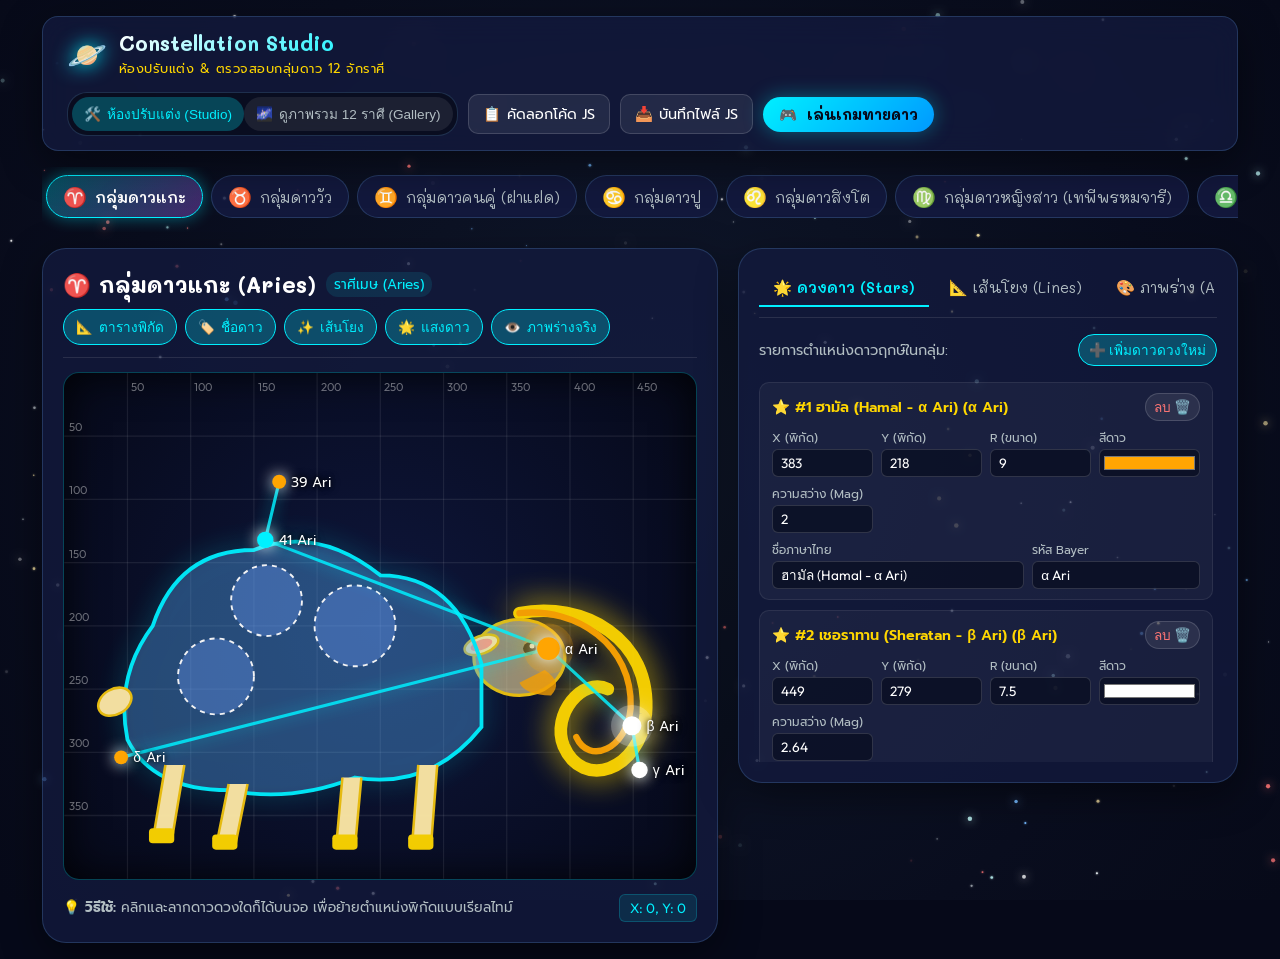
==== studio.html @ 6719a286 "first commit" ====
<!DOCTYPE html>
<html lang="th">
<head>
  <meta charset="UTF-8">
  <meta name="viewport" content="width=device-width, initial-scale=1.0">
  <title>Constellation Studio: ห้องปรับแต่งกลุ่มดาว 12 จักราศี</title>
  <meta name="description" content="สตูดิโอสำหรับดู ตรวจสอบ และปรับแต่งตำแหน่งดาว เส้นโยง และภาพร่างเวกเตอร์ของกลุ่มดาว 12 ราศีแบบเรียลไทม์">
  
  <!-- CSS Stylesheets -->
  <link rel="stylesheet" href="css/style.css">
  <link rel="stylesheet" href="css/studio.css">
  <link rel="icon" href="data:image/svg+xml,<svg xmlns=%22http://www.w3.org/2000/svg%22 viewBox=%220 0 100 100%22><text y=%22.9em%22 font-size=%2290%22>🛠️</text></svg>">
</head>
<body>

  <!-- Dynamic Starfield Background Canvas -->
  <canvas id="starfield-canvas"></canvas>

  <div class="studio-wrapper">

    <!-- Top Global Header -->
    <header class="studio-header">
      <div class="studio-header-left">
        <a href="index.html" class="logo-area" style="text-decoration: none;" title="กลับไปหน้าเกมหลัก">
          <div class="logo-icon">🪐</div>
          <div class="logo-text">
            <h1 style="font-size: 1.3rem;">Constellation Studio</h1>
            <span style="font-size: 0.8rem;">ห้องปรับแต่ง & ตรวจสอบกลุ่มดาว 12 จักราศี</span>
          </div>
        </a>
      </div>

      <div class="studio-header-right">
        <!-- View Mode Switcher -->
        <div style="display: flex; background: rgba(0,0,0,0.4); padding: 4px; border-radius: 20px; border: 1px solid var(--card-border);">
          <button id="btn-mode-studio" class="tool-toggle-btn active" style="border: none;">
            🛠️ <span>ห้องปรับแต่ง (Studio)</span>
          </button>
          <button id="btn-mode-gallery" class="tool-toggle-btn" style="border: none;">
            🌌 <span>ดูภาพรวม 12 ราศี (Gallery)</span>
          </button>
        </div>

        <button id="btn-copy-code" class="header-btn" title="คัดลอกโค้ด JavaScript ของ 12 ราศีทั้งหมด">
          📋 <span>คัดลอกโค้ด JS</span>
        </button>

        <button id="btn-download-js" class="header-btn" title="ดาวน์โหลด constellations.js ทันที">
          📥 <span>บันทึกไฟล์ JS</span>
        </button>

        <a href="index.html" class="btn-primary" style="padding: 8px 16px; font-size: 0.9rem; text-decoration: none;">
          🎮 <span>เล่นเกมทายดาว</span>
        </a>
      </div>
    </header>

    <!-- 12 Zodiac Navigation Chips Bar -->
    <nav class="zodiac-nav-bar" id="zodiac-nav-bar">
      <!-- 12 Zodiac Chips injected dynamically -->
    </nav>

    <!-- SECTION 1: Single Constellation Deep Studio Workspace -->
    <section id="studio-main-workspace" class="studio-workspace">
      
      <!-- Left: Interactive Canvas & Stage -->
      <div class="canvas-panel">
        
        <div class="canvas-toolbar">
          <div class="canvas-title-group">
            <h2 id="studio-constellation-title">♈ ราศีเมษ (Aries)</h2>
            <span id="studio-zodiac-name" style="font-size: 0.85rem; color: var(--accent-cyan); background: rgba(0, 240, 255, 0.1); padding: 2px 8px; border-radius: 12px;">Aries</span>
          </div>

          <div class="toolbar-toggles">
            <button id="toggle-grid" class="tool-toggle-btn active" title="แสดง/ซ่อนเส้นตารางพิกัด X/Y">
              📐 <span>ตารางพิกัด</span>
            </button>
            <button id="toggle-labels" class="tool-toggle-btn active" title="แสดง/ซ่อนชื่อดาว">
              🏷️ <span>ชื่อดาว</span>
            </button>
            <button id="toggle-lines" class="tool-toggle-btn active" title="แสดง/ซ่อนเส้นโยงดาว">
              ✨ <span>เส้นโยง</span>
            </button>
            <button id="toggle-glow" class="tool-toggle-btn active" title="แสดง/ซ่อนแสงประกายดาว">
              🌟 <span>แสงดาว</span>
            </button>
            <button id="toggle-art" class="tool-toggle-btn active" title="แสดง/ซ่อนภาพร่างเวกเตอร์">
              👁️ <span>ภาพร่างจริง</span>
            </button>
          </div>
        </div>

        <!-- Interactive SVG Stage (500 x 400) -->
        <div class="studio-svg-container" id="studio-svg-container">
          <svg id="studio-svg-stage" class="studio-svg" viewBox="0 0 500 400" xmlns="http://www.w3.org/2000/svg">
            <!-- Dynamic SVG elements -->
          </svg>
        </div>

        <div class="canvas-footer">
          <div>💡 <strong>วิธีใช้:</strong> คลิกและลากดาวดวงใดก็ได้บนจอ เพื่อย้ายตำแหน่งพิกัดแบบเรียลไทม์</div>
          <div class="coord-readout" id="mouse-coords-readout">X: 0, Y: 0</div>
        </div>

      </div>

      <!-- Right: Inspector & Tuner Controls -->
      <div class="inspector-panel">
        
        <!-- Inspector Navigation Tabs -->
        <div class="inspector-tabs">
          <button class="inspector-tab-btn active" data-tab="stars">🌟 ดวงดาว (Stars)</button>
          <button class="inspector-tab-btn" data-tab="lines">📐 เส้นโยง (Lines)</button>
          <button class="inspector-tab-btn" data-tab="art">🎨 ภาพร่าง (Art Overlay)</button>
          <button class="inspector-tab-btn" data-tab="meta">📝 ข้อมูล (Info & Quiz)</button>
        </div>

        <!-- TAB 1: STARS EDITOR -->
        <div class="tab-pane active" id="tab-stars">
          <div style="display: flex; justify-content: space-between; align-items: center;">
            <span style="font-size: 0.9rem; color: var(--text-muted);">รายการตำแหน่งดาวฤกษ์ในกลุ่ม:</span>
            <button id="btn-add-star" class="tool-toggle-btn active" style="font-size: 0.85rem; padding: 4px 10px;">
              ➕ เพิ่มดาวดวงใหม่
            </button>
          </div>
          
          <div class="data-card-list" id="stars-data-list">
            <!-- Star items dynamically injected -->
          </div>
        </div>

        <!-- TAB 2: LINES EDITOR -->
        <div class="tab-pane" id="tab-lines">
          <div class="lines-manager-box">
            <span style="font-size: 0.9rem; color: var(--text-muted);">เชื่อมเส้นโยงระหว่างดาว 2 ดวง:</span>
            
            <div class="add-line-bar">
              <select id="line-select-star1" class="studio-input" style="flex: 1;"></select>
              <span style="color: var(--accent-cyan);">➔</span>
              <select id="line-select-star2" class="studio-input" style="flex: 1;"></select>
              <button id="btn-connect-line" class="tool-toggle-btn active" style="padding: 6px 14px;">เชื่อมเส้น 🔗</button>
            </div>

            <span style="font-size: 0.85rem; color: var(--text-muted); margin-top: 6px;">เส้นโยงที่มีอยู่ในปัจจุบัน (คลิก ✕ เพื่อลบ):</span>
            <div class="lines-chips-container" id="lines-chips-container">
              <!-- Line chips dynamically injected -->
            </div>
          </div>
        </div>

        <!-- TAB 3: ART OVERLAY SVG EDITOR -->
        <div class="tab-pane" id="tab-art">
          <div style="display: flex; flex-direction: column; gap: 8px;">
            <div style="display: flex; justify-content: space-between; align-items: center;">
              <span style="font-size: 0.9rem; color: var(--text-muted);">โค้ด SVG ภาพร่างเวกเตอร์ (แสดงผลสดทันทีเมื่อพิมพ์):</span>
            </div>
            
            <textarea id="svg-art-textarea" class="svg-code-editor" placeholder="ใส่แท็ก SVG เช่น <path d='...' stroke='#FFD700' /> หรือ <ellipse ... />"></textarea>
            
            <div style="font-size: 0.8rem; color: var(--text-muted); line-height: 1.4;">
              💡 <em>เคล็ดลับ:</em> สามารถใช้คำสั่ง <code>&lt;path d="..."&gt;</code>, <code>&lt;circle&gt;</code>, <code>&lt;polygon&gt;</code> และลูกเล่นแสง <code>filter="drop-shadow(0 0 8px ...)"</code> ได้ทันที
            </div>
          </div>
        </div>

        <!-- TAB 4: METADATA & QUIZ INFO -->
        <div class="tab-pane" id="tab-meta">
          <div class="star-inputs-grid" style="grid-template-columns: 1fr 1fr;">
            <div class="input-field-group">
              <label>ชื่อภาษาไทย</label>
              <input type="text" id="meta-thai-name" class="studio-input">
            </div>
            <div class="input-field-group">
              <label>ชื่อราศี (Zodiac)</label>
              <input type="text" id="meta-zodiac-name" class="studio-input">
            </div>
            <div class="input-field-group">
              <label>ชื่อสากล (Latin)</label>
              <input type="text" id="meta-latin-name" class="studio-input">
            </div>
            <div class="input-field-group">
              <label>สัญลักษณ์ราศี</label>
              <input type="text" id="meta-symbol" class="studio-input">
            </div>
          </div>

          <div class="input-field-group">
            <label>คำตอบที่ถูกต้อง</label>
            <input type="text" id="meta-correct-answer" class="studio-input">
          </div>

          <div class="input-field-group">
            <label>คำใบ้ (Hint)</label>
            <textarea id="meta-hint" class="studio-input" style="height: 55px;"></textarea>
          </div>

          <div class="input-field-group">
            <label>เกร็ดน่ารู้ (Fun Fact)</label>
            <textarea id="meta-funfact" class="studio-input" style="height: 55px;"></textarea>
          </div>

          <div class="input-field-group">
            <label>จุดสังเกตดวงดาว (Star Guide)</label>
            <input type="text" id="meta-starguide" class="studio-input">
          </div>
        </div>

      </div>

    </section>

    <!-- SECTION 2: 12-in-1 Gallery Grid View -->
    <section id="gallery-main-view" class="gallery-grid-view">
      <div id="gallery-grid-container" style="display: contents;">
        <!-- 12 Constellation Cards injected dynamically -->
      </div>
    </section>

  </div>

  <!-- Scripts -->
  <script src="js/constellations.js"></script>
  <script src="js/starfield.js"></script>
  <script src="js/studio.js"></script>
</body>
</html>
---- css/style.css ----
/* ==========================================================================
   Stargazer Kids Quiz - Modern Cosmic Glassmorphism Design System
   ========================================================================== */

@import url('https://fonts.googleapis.com/css2?family=Mali:wght@400;600;700&family=Outfit:wght@400;600;700;800&family=Prompt:wght@300;400;500;600;700&display=swap');

:root {
  /* Cosmic Color Palette */
  --bg-deep-space: #060919;
  --bg-nebula: #0f1638;
  --card-bg: rgba(20, 27, 65, 0.72);
  --card-border: rgba(116, 185, 255, 0.2);
  --card-glow: rgba(0, 240, 255, 0.15);

  --accent-cyan: #00F0FF;
  --accent-gold: #FFD700;
  --accent-purple: #9D4EDD;
  --accent-pink: #FD79A8;
  --accent-green: #00E676;
  --accent-coral: #FF7675;

  --text-main: #FFFFFF;
  --text-muted: #B2BEC3;
  --text-highlight: #FFEAA7;

  --font-heading: 'Mali', 'Prompt', cursive, sans-serif;
  --font-body: 'Prompt', -apple-system, sans-serif;
  --font-code: 'Outfit', sans-serif;

  --radius-lg: 24px;
  --radius-md: 16px;
  --radius-sm: 10px;

  --shadow-glow-cyan: 0 0 20px rgba(0, 240, 255, 0.35);
  --shadow-glow-gold: 0 0 20px rgba(255, 215, 0, 0.4);
  --shadow-card: 0 12px 40px rgba(0, 0, 0, 0.45);
}

* {
  margin: 0;
  padding: 0;
  box-sizing: border-box;
  user-select: none;
  -webkit-user-select: none;
}

body {
  font-family: var(--font-body);
  background-color: var(--bg-deep-space);
  color: var(--text-main);
  min-height: 100vh;
  overflow-x: hidden;
  position: relative;
}

/* Background Canvas Layer */
#starfield-canvas, #confetti-canvas {
  position: fixed;
  top: 0;
  left: 0;
  width: 100vw;
  height: 100vh;
  pointer-events: none;
  z-index: 0;
}

#confetti-canvas {
  z-index: 100;
}

/* App Container */
.app-wrapper {
  position: relative;
  z-index: 10;
  width: 100%;
  max-width: 1050px;
  margin: 0 auto;
  min-height: 100vh;
  display: flex;
  flex-direction: column;
  padding: 16px;
}

/* Header Navigation & Game Stats */
header.app-header {
  display: flex;
  justify-content: space-between;
  align-items: center;
  padding: 12px 24px;
  background: var(--card-bg);
  backdrop-filter: blur(16px);
  -webkit-backdrop-filter: blur(16px);
  border: 1px solid var(--card-border);
  border-radius: var(--radius-md);
  box-shadow: var(--shadow-card);
  margin-bottom: 20px;
  transition: all 0.3s ease;
}

.logo-area {
  display: flex;
  align-items: center;
  gap: 12px;
  cursor: pointer;
}

.logo-icon {
  font-size: 2rem;
  animation: floatIcon 3s ease-in-out infinite;
  filter: drop-shadow(0 0 10px var(--accent-cyan));
}

.logo-text h1 {
  font-family: var(--font-heading);
  font-size: 1.3rem;
  font-weight: 700;
  background: linear-gradient(135deg, #FFFFFF, var(--accent-cyan));
  -webkit-background-clip: text;
  -webkit-text-fill-color: transparent;
  line-height: 1.2;
}

.logo-text span {
  font-size: 0.78rem;
  color: var(--accent-gold);
  letter-spacing: 0.5px;
}

.header-controls {
  display: flex;
  align-items: center;
  gap: 12px;
}

.header-btn {
  display: flex;
  align-items: center;
  gap: 6px;
  background: rgba(255, 255, 255, 0.08);
  border: 1px solid rgba(255, 255, 255, 0.15);
  color: #fff;
  padding: 8px 14px;
  border-radius: var(--radius-sm);
  font-size: 0.9rem;
  font-family: var(--font-body);
  cursor: pointer;
  transition: all 0.25s cubic-bezier(0.34, 1.56, 0.64, 1);
}

.header-btn:hover {
  background: rgba(0, 240, 255, 0.2);
  border-color: var(--accent-cyan);
  transform: translateY(-2px);
  box-shadow: 0 4px 15px rgba(0, 240, 255, 0.25);
}

.header-btn:active {
  transform: translateY(0);
}

/* Glassmorphism Panels */
.glass-panel {
  background: var(--card-bg);
  backdrop-filter: blur(18px);
  -webkit-backdrop-filter: blur(18px);
  border: 1px solid var(--card-border);
  border-radius: var(--radius-lg);
  box-shadow: var(--shadow-card);
  padding: 28px;
  position: relative;
  overflow: hidden;
}

/* Screens Layout */
.screen {
  display: none;
  width: 100%;
  animation: fadeIn 0.4s ease-out forwards;
}

.screen.active {
  display: block;
}

/* ----------------------------------------------------
   1. START SCREEN
   ---------------------------------------------------- */
.hero-content {
  text-align: center;
  max-width: 680px;
  margin: 30px auto;
}

.hero-badge {
  display: inline-flex;
  align-items: center;
  gap: 8px;
  background: rgba(255, 215, 0, 0.15);
  border: 1px solid var(--accent-gold);
  color: var(--accent-gold);
  padding: 6px 18px;
  border-radius: 30px;
  font-size: 0.95rem;
  font-weight: 600;
  margin-bottom: 20px;
  animation: pulseGlow 2.5s infinite;
}

.hero-title {
  font-family: var(--font-heading);
  font-size: 2.8rem;
  line-height: 1.25;
  margin-bottom: 16px;
  background: linear-gradient(135deg, #FFFFFF 30%, var(--accent-cyan) 80%, var(--accent-gold) 100%);
  -webkit-background-clip: text;
  -webkit-text-fill-color: transparent;
  filter: drop-shadow(0 4px 15px rgba(0, 240, 255, 0.2));
}

.hero-subtitle {
  font-size: 1.15rem;
  color: var(--text-muted);
  line-height: 1.6;
  margin-bottom: 36px;
}

.mode-cards-grid {
  display: grid;
  grid-template-columns: repeat(auto-fit, minmax(240px, 1fr));
  gap: 20px;
  margin-bottom: 36px;
}

.mode-card {
  background: rgba(255, 255, 255, 0.05);
  border: 2px solid rgba(255, 255, 255, 0.1);
  border-radius: var(--radius-md);
  padding: 24px 20px;
  text-align: center;
  cursor: pointer;
  transition: all 0.3s cubic-bezier(0.34, 1.56, 0.64, 1);
  position: relative;
  overflow: hidden;
}

.mode-card:hover {
  transform: translateY(-6px);
  border-color: var(--accent-cyan);
  background: rgba(0, 240, 255, 0.08);
  box-shadow: 0 10px 25px rgba(0, 240, 255, 0.2);
}

.mode-card.primary {
  border-color: rgba(0, 240, 255, 0.4);
  background: linear-gradient(145deg, rgba(0, 240, 255, 0.12), rgba(157, 78, 221, 0.12));
}

.mode-card.primary:hover {
  border-color: var(--accent-cyan);
  box-shadow: 0 12px 30px rgba(0, 240, 255, 0.35);
}

.mode-icon {
  font-size: 3rem;
  margin-bottom: 12px;
  filter: drop-shadow(0 0 12px rgba(255, 255, 255, 0.4));
}

.mode-card h3 {
  font-family: var(--font-heading);
  font-size: 1.3rem;
  color: #fff;
  margin-bottom: 8px;
}

.mode-card p {
  font-size: 0.9rem;
  color: var(--text-muted);
  line-height: 1.4;
}

.hero-actions {
  display: flex;
  justify-content: center;
  gap: 16px;
}

.btn-primary {
  background: linear-gradient(135deg, #00F0FF, #0099FF);
  color: #060919;
  border: none;
  padding: 16px 36px;
  font-family: var(--font-heading);
  font-size: 1.25rem;
  font-weight: 700;
  border-radius: 50px;
  cursor: pointer;
  display: inline-flex;
  align-items: center;
  gap: 10px;
  box-shadow: var(--shadow-glow-cyan);
  transition: all 0.3s cubic-bezier(0.34, 1.56, 0.64, 1);
}

.btn-primary:hover {
  transform: scale(1.05) translateY(-3px);
  box-shadow: 0 0 30px rgba(0, 240, 255, 0.6);
}

.btn-secondary {
  background: rgba(255, 255, 255, 0.1);
  color: #fff;
  border: 1px solid rgba(255, 255, 255, 0.2);
  padding: 16px 28px;
  font-family: var(--font-body);
  font-size: 1.1rem;
  font-weight: 600;
  border-radius: 50px;
  cursor: pointer;
  display: inline-flex;
  align-items: center;
  gap: 10px;
  transition: all 0.3s ease;
}

.btn-secondary:hover {
  background: rgba(255, 255, 255, 0.2);
  border-color: #fff;
  transform: translateY(-2px);
}

/* ----------------------------------------------------
   2. QUIZ / GAME SCREEN
   ---------------------------------------------------- */
.game-top-bar {
  display: flex;
  justify-content: space-between;
  align-items: center;
  margin-bottom: 18px;
  flex-wrap: wrap;
  gap: 12px;
}

.progress-container {
  flex: 1;
  min-width: 200px;
}

.progress-labels {
  display: flex;
  justify-content: space-between;
  font-size: 0.9rem;
  font-weight: 600;
  margin-bottom: 6px;
  color: var(--accent-cyan);
}

.progress-track {
  height: 10px;
  background: rgba(255, 255, 255, 0.1);
  border-radius: 20px;
  overflow: hidden;
  position: relative;
}

.progress-fill {
  height: 100%;
  width: 0%;
  background: linear-gradient(90deg, var(--accent-cyan), var(--accent-gold));
  border-radius: 20px;
  box-shadow: 0 0 12px var(--accent-cyan);
  transition: width 0.4s ease;
}

.game-score-badge {
  display: flex;
  align-items: center;
  gap: 8px;
  background: rgba(255, 215, 0, 0.15);
  border: 1px solid var(--accent-gold);
  padding: 6px 16px;
  border-radius: 20px;
  font-family: var(--font-code);
  font-weight: 700;
  font-size: 1.1rem;
  color: var(--accent-gold);
}

.streak-pill {
  display: inline-flex;
  align-items: center;
  gap: 4px;
  background: linear-gradient(135deg, #FF7675, #E84393);
  padding: 4px 12px;
  border-radius: 20px;
  font-size: 0.85rem;
  font-weight: 700;
  animation: bounceMini 1s infinite alternate;
}

/* Constellation Interactive Canvas Area */
.quiz-main-grid {
  display: grid;
  grid-template-columns: 1.15fr 0.85fr;
  gap: 24px;
  align-items: start;
}

@media (max-width: 820px) {
  .quiz-main-grid {
    grid-template-columns: 1fr;
  }
}

.constellation-viewer-card {
  background: rgba(10, 14, 38, 0.85);
  border: 2px solid rgba(0, 240, 255, 0.3);
  border-radius: var(--radius-lg);
  padding: 16px;
  position: relative;
  display: flex;
  flex-direction: column;
  align-items: center;
  box-shadow: inset 0 0 30px rgba(0, 240, 255, 0.08);
}

.viewer-header {
  width: 100%;
  display: flex;
  justify-content: space-between;
  align-items: center;
  flex-wrap: wrap;
  gap: 8px;
  margin-bottom: 8px;
  padding: 0 4px;
}

.constellation-tag {
  display: flex;
  align-items: center;
  gap: 6px;
  font-family: var(--font-heading);
  font-size: 1.15rem;
  color: var(--accent-gold);
}

.constellation-tag .symbol {
  font-size: 1.4rem;
}

.viewer-controls-group {
  display: flex;
  align-items: center;
  gap: 6px;
  flex-wrap: wrap;
}

.viewer-tool-btn {
  display: inline-flex;
  align-items: center;
  gap: 4px;
  background: rgba(255, 255, 255, 0.08);
  border: 1px solid rgba(255, 255, 255, 0.15);
  color: var(--text-muted);
  padding: 5px 10px;
  border-radius: 18px;
  font-size: 0.8rem;
  font-weight: 500;
  cursor: pointer;
  transition: all 0.2s ease;
}

.viewer-tool-btn:hover {
  background: rgba(0, 240, 255, 0.15);
  border-color: var(--accent-cyan);
  color: #fff;
}

.viewer-tool-btn.active {
  background: rgba(0, 240, 255, 0.25);
  border-color: var(--accent-cyan);
  color: var(--accent-cyan);
  box-shadow: 0 0 10px rgba(0, 240, 255, 0.3);
}

.btn-overlay-toggle {
  display: flex;
  align-items: center;
  gap: 6px;
  background: rgba(255, 215, 0, 0.15);
  border: 1px solid var(--accent-gold);
  color: var(--accent-gold);
  padding: 5px 12px;
  border-radius: 18px;
  font-size: 0.82rem;
  font-weight: 600;
  cursor: pointer;
  transition: all 0.25s ease;
}

.btn-overlay-toggle:hover, .btn-overlay-toggle.active {
  background: var(--accent-gold);
  color: #060919;
  box-shadow: var(--shadow-glow-gold);
}

#svg-lines-group.hidden {
  opacity: 0;
  pointer-events: none;
}

.star-glow-ring.hidden {
  opacity: 0 !important;
  display: none !important;
}

.lifeline-btn.lifeline-skip:hover:not(:disabled) {
  background: rgba(255, 165, 2, 0.25);
  border-color: #FFA502;
  color: #FFA502;
}

.constellation-svg-stage {
  width: 100%;
  aspect-ratio: 5 / 4;
  max-height: 380px;
  background: radial-gradient(circle at center, rgba(15, 26, 75, 0.6) 0%, rgba(6, 9, 25, 0.9) 100%);
  border-radius: var(--radius-md);
  border: 1px solid rgba(255, 255, 255, 0.06);
  position: relative;
  overflow: hidden;
  display: flex;
  justify-content: center;
  align-items: center;
}

.constellation-svg {
  width: 100%;
  height: 100%;
}

/* Constellation SVG Elements */
.star-line {
  stroke: rgba(0, 240, 255, 0.7);
  stroke-width: 2.5;
  stroke-linecap: round;
  filter: drop-shadow(0 0 5px var(--accent-cyan));
  stroke-dasharray: 400;
  stroke-dashoffset: 400;
  animation: drawLine 1.2s cubic-bezier(0.4, 0, 0.2, 1) forwards;
}

.star-node {
  cursor: pointer;
  transition: r 0.2s ease, filter 0.2s ease;
  filter: drop-shadow(0 0 6px currentColor);
}

.star-node:hover {
  r: 12 !important;
  filter: drop-shadow(0 0 14px #FFFFFF);
}

.star-glow-ring {
  animation: starPulse 2s infinite ease-in-out;
  transform-origin: center;
}

.overlay-graphic {
  transition: opacity 0.5s cubic-bezier(0.4, 0, 0.2, 1), transform 0.5s ease;
}

.overlay-graphic.hidden {
  opacity: 0;
  pointer-events: none;
}

.viewer-footer-tip {
  margin-top: 12px;
  font-size: 0.85rem;
  color: var(--text-muted);
  text-align: center;
}

/* Question & Choices Area */
.quiz-action-card {
  display: flex;
  flex-direction: column;
  gap: 18px;
}

.question-box {
  background: rgba(255, 255, 255, 0.06);
  border: 1px solid rgba(255, 255, 255, 0.15);
  border-radius: var(--radius-md);
  padding: 16px 20px;
}

.question-label {
  font-size: 0.85rem;
  color: var(--accent-cyan);
  font-weight: 600;
  text-transform: uppercase;
  letter-spacing: 1px;
  margin-bottom: 4px;
}

.question-text {
  font-family: var(--font-heading);
  font-size: 1.35rem;
  line-height: 1.35;
  color: #fff;
}

/* Choices Grid */
.options-grid {
  display: flex;
  flex-direction: column;
  gap: 12px;
}

.option-btn {
  display: flex;
  align-items: center;
  gap: 14px;
  background: rgba(255, 255, 255, 0.07);
  border: 2px solid rgba(255, 255, 255, 0.12);
  border-radius: var(--radius-md);
  padding: 14px 18px;
  font-family: var(--font-body);
  font-size: 1.1rem;
  font-weight: 500;
  color: #fff;
  cursor: pointer;
  text-align: left;
  transition: all 0.25s cubic-bezier(0.34, 1.56, 0.64, 1);
  position: relative;
  overflow: hidden;
}

.option-btn:hover:not(:disabled) {
  background: rgba(0, 240, 255, 0.15);
  border-color: var(--accent-cyan);
  transform: translateX(6px);
  box-shadow: 0 4px 18px rgba(0, 240, 255, 0.25);
}

.option-btn:disabled {
  cursor: default;
  opacity: 0.6;
}

.option-icon {
  font-size: 1.6rem;
  min-width: 36px;
  height: 36px;
  display: flex;
  align-items: center;
  justify-content: center;
  background: rgba(255, 255, 255, 0.1);
  border-radius: 10px;
}

.option-btn.correct {
  background: rgba(0, 230, 118, 0.25) !important;
  border-color: var(--accent-green) !important;
  box-shadow: 0 0 20px rgba(0, 230, 118, 0.4) !important;
  opacity: 1 !important;
  animation: correctPop 0.4s ease forwards;
}

.option-btn.wrong {
  background: rgba(255, 118, 117, 0.25) !important;
  border-color: var(--accent-coral) !important;
  box-shadow: 0 0 20px rgba(255, 118, 117, 0.4) !important;
  animation: shake 0.4s ease forwards;
}

.option-btn.hidden-5050 {
  display: none !important;
}

/* Lifelines Bar */
.lifelines-bar {
  display: flex;
  gap: 10px;
  margin-top: 4px;
}

.lifeline-btn {
  flex: 1;
  display: flex;
  flex-direction: column;
  align-items: center;
  justify-content: center;
  gap: 4px;
  background: rgba(255, 255, 255, 0.05);
  border: 1px solid rgba(255, 255, 255, 0.15);
  border-radius: var(--radius-sm);
  padding: 10px 6px;
  color: var(--text-muted);
  font-size: 0.8rem;
  font-family: var(--font-body);
  cursor: pointer;
  transition: all 0.2s ease;
}

.lifeline-btn .btn-icon {
  font-size: 1.3rem;
}

.lifeline-btn:hover:not(:disabled) {
  background: rgba(157, 78, 221, 0.25);
  border-color: var(--accent-purple);
  color: #fff;
  transform: translateY(-2px);
}

.lifeline-btn:disabled {
  opacity: 0.35;
  cursor: not-allowed;
  filter: grayscale(1);
}

/* Feedback & Fun Fact Card (Shown after answering) */
.answer-feedback-card {
  display: none;
  background: linear-gradient(145deg, rgba(20, 27, 65, 0.95), rgba(10, 15, 45, 0.95));
  border: 2px solid var(--accent-gold);
  border-radius: var(--radius-md);
  padding: 18px 20px;
  margin-top: 14px;
  box-shadow: 0 10px 30px rgba(0, 0, 0, 0.5);
  animation: slideUp 0.35s ease-out forwards;
}

.feedback-header {
  display: flex;
  align-items: center;
  gap: 10px;
  font-family: var(--font-heading);
  font-size: 1.25rem;
  font-weight: 700;
  margin-bottom: 8px;
}

.feedback-header.correct-head {
  color: var(--accent-green);
}

.feedback-header.wrong-head {
  color: var(--accent-coral);
}

.feedback-fun-fact {
  font-size: 0.95rem;
  line-height: 1.5;
  color: #E2E8F0;
  margin-bottom: 14px;
  background: rgba(255, 255, 255, 0.05);
  padding: 10px 14px;
  border-radius: var(--radius-sm);
  border-left: 3px solid var(--accent-gold);
}

.feedback-fun-fact strong {
  color: var(--accent-gold);
}

.btn-next-question {
  width: 100%;
  background: linear-gradient(135deg, var(--accent-cyan), #0984E3);
  color: #060919;
  border: none;
  padding: 12px;
  font-family: var(--font-heading);
  font-size: 1.15rem;
  font-weight: 700;
  border-radius: var(--radius-sm);
  cursor: pointer;
  display: flex;
  align-items: center;
  justify-content: center;
  gap: 8px;
  box-shadow: 0 4px 15px rgba(0, 240, 255, 0.3);
  transition: all 0.25s ease;
}

.btn-next-question:hover {
  transform: translateY(-2px);
  box-shadow: 0 6px 20px rgba(0, 240, 255, 0.5);
}

/* ----------------------------------------------------
   3. RESULT / SUMMARY SCREEN
   ---------------------------------------------------- */
.result-container {
  text-align: center;
  max-width: 650px;
  margin: 0 auto;
}

.result-trophy {
  font-size: 4rem;
  animation: bounceTrophy 1.5s ease infinite alternate;
  margin-bottom: 10px;
  filter: drop-shadow(0 0 20px var(--accent-gold));
}

.result-title {
  font-family: var(--font-heading);
  font-size: 2.3rem;
  margin-bottom: 8px;
  background: linear-gradient(135deg, #FFF, var(--accent-gold));
  -webkit-background-clip: text;
  -webkit-text-fill-color: transparent;
}

.result-subtitle {
  font-size: 1.1rem;
  color: var(--text-muted);
  margin-bottom: 24px;
}

.result-stats-row {
  display: grid;
  grid-template-columns: repeat(3, 1fr);
  gap: 16px;
  margin-bottom: 28px;
}

.stat-box {
  background: rgba(255, 255, 255, 0.05);
  border: 1px solid rgba(255, 255, 255, 0.12);
  border-radius: var(--radius-md);
  padding: 16px 12px;
}

.stat-val {
  font-family: var(--font-code);
  font-size: 1.8rem;
  font-weight: 800;
  color: var(--accent-cyan);
  margin-bottom: 4px;
}

.stat-lbl {
  font-size: 0.85rem;
  color: var(--text-muted);
}

/* Certificate Generator Box */
.cert-action-box {
  background: linear-gradient(145deg, rgba(255, 215, 0, 0.1), rgba(157, 78, 221, 0.1));
  border: 2px dashed rgba(255, 215, 0, 0.4);
  border-radius: var(--radius-md);
  padding: 20px;
  margin-bottom: 28px;
}

.cert-input-row {
  display: flex;
  gap: 10px;
  margin-top: 12px;
  justify-content: center;
}

.kid-name-input {
  background: rgba(6, 9, 25, 0.8);
  border: 1px solid rgba(255, 255, 255, 0.2);
  border-radius: 30px;
  padding: 10px 20px;
  font-family: var(--font-body);
  font-size: 1rem;
  color: #fff;
  outline: none;
  width: 260px;
  transition: border-color 0.25s ease;
}

.kid-name-input:focus {
  border-color: var(--accent-gold);
  box-shadow: 0 0 10px rgba(255, 215, 0, 0.3);
}

.btn-cert-generate {
  background: var(--accent-gold);
  color: #060919;
  border: none;
  padding: 10px 22px;
  border-radius: 30px;
  font-family: var(--font-heading);
  font-size: 1rem;
  font-weight: 700;
  cursor: pointer;
  transition: all 0.2s ease;
}

.btn-cert-generate:hover {
  transform: scale(1.05);
  box-shadow: var(--shadow-glow-gold);
}

.result-buttons {
  display: flex;
  gap: 14px;
  justify-content: center;
}

/* ----------------------------------------------------
   4. CODEX / ENCYCLOPEDIA MODAL
   ---------------------------------------------------- */
.modal-backdrop {
  display: none;
  position: fixed;
  top: 0;
  left: 0;
  width: 100vw;
  height: 100vh;
  background: rgba(3, 5, 15, 0.85);
  backdrop-filter: blur(12px);
  -webkit-backdrop-filter: blur(12px);
  z-index: 200;
  justify-content: center;
  align-items: center;
  padding: 20px;
}

.modal-backdrop.active {
  display: flex;
}

.codex-modal {
  background: var(--bg-nebula);
  border: 1px solid var(--card-border);
  border-radius: var(--radius-lg);
  width: 100%;
  max-width: 900px;
  max-height: 88vh;
  display: flex;
  flex-direction: column;
  box-shadow: 0 20px 60px rgba(0, 0, 0, 0.8);
  overflow: hidden;
  animation: zoomIn 0.3s cubic-bezier(0.34, 1.56, 0.64, 1);
}

.modal-header {
  display: flex;
  justify-content: space-between;
  align-items: center;
  padding: 18px 24px;
  border-bottom: 1px solid rgba(255, 255, 255, 0.1);
  background: rgba(255, 255, 255, 0.03);
}

.modal-header h2 {
  font-family: var(--font-heading);
  font-size: 1.4rem;
  color: var(--accent-gold);
  display: flex;
  align-items: center;
  gap: 8px;
}

.btn-close-modal {
  background: rgba(255, 255, 255, 0.1);
  border: none;
  color: #fff;
  width: 34px;
  height: 34px;
  border-radius: 50%;
  font-size: 1.2rem;
  cursor: pointer;
  transition: all 0.2s ease;
}

.btn-close-modal:hover {
  background: var(--accent-coral);
  transform: rotate(90deg);
}

.codex-grid-container {
  overflow-y: auto;
  padding: 24px;
  display: grid;
  grid-template-columns: repeat(auto-fill, minmax(250px, 1fr));
  gap: 16px;
}

.codex-card {
  background: rgba(255, 255, 255, 0.04);
  border: 1px solid rgba(255, 255, 255, 0.1);
  border-radius: var(--radius-md);
  padding: 16px;
  cursor: pointer;
  transition: all 0.25s ease;
}

.codex-card:hover {
  background: rgba(0, 240, 255, 0.08);
  border-color: var(--accent-cyan);
  transform: translateY(-4px);
}

.codex-card-top {
  display: flex;
  align-items: center;
  gap: 10px;
  margin-bottom: 8px;
}

.codex-symbol {
  font-size: 1.8rem;
}

.codex-card-title h4 {
  font-family: var(--font-heading);
  font-size: 1.1rem;
  color: #fff;
}

.codex-card-title span {
  font-size: 0.8rem;
  color: var(--text-muted);
}

.codex-card-shape {
  font-size: 0.88rem;
  color: var(--accent-gold);
  font-weight: 600;
  margin-bottom: 6px;
}

.codex-card-desc {
  font-size: 0.82rem;
  color: #CBD5E1;
  line-height: 1.4;
}

/* ----------------------------------------------------
   CERTIFICATE MODAL & CANVAS PREVIEW
   ---------------------------------------------------- */
.cert-modal-content {
  display: flex;
  flex-direction: column;
  align-items: center;
  padding: 20px;
  overflow-y: auto;
}

#certificate-canvas {
  width: 100%;
  max-width: 600px;
  border-radius: 12px;
  box-shadow: 0 10px 30px rgba(0, 0, 0, 0.6);
  border: 4px solid var(--accent-gold);
  margin-bottom: 16px;
}

.cert-btn-group {
  display: flex;
  gap: 12px;
}

/* Hint Modal Styles */
.hint-modal-body {
  padding: 24px;
  text-align: center;
}

.hint-icon-large {
  font-size: 3.5rem;
  margin-bottom: 8px;
  animation: floatIcon 2.5s ease-in-out infinite;
  filter: drop-shadow(0 0 16px var(--accent-gold));
}

.hint-constellation-title {
  font-family: var(--font-heading);
  font-size: 1.3rem;
  color: var(--accent-gold);
  margin-bottom: 12px;
}

.hint-modal-text {
  font-size: 1.1rem;
  line-height: 1.6;
  color: #E2E8F0;
  background: rgba(255, 255, 255, 0.06);
  padding: 16px 20px;
  border-radius: var(--radius-md);
  border-left: 4px solid var(--accent-cyan);
}

/* ----------------------------------------------------
   ANIMATIONS & KEYFRAMES
   ---------------------------------------------------- */
@keyframes fadeIn {
  from { opacity: 0; transform: translateY(12px); }
  to { opacity: 1; transform: translateY(0); }
}

@keyframes slideUp {
  from { opacity: 0; transform: translateY(20px); }
  to { opacity: 1; transform: translateY(0); }
}

@keyframes zoomIn {
  from { opacity: 0; transform: scale(0.92); }
  to { opacity: 1; transform: scale(1); }
}

@keyframes floatIcon {
  0%, 100% { transform: translateY(0) rotate(0deg); }
  50% { transform: translateY(-6px) rotate(6deg); }
}

@keyframes pulseGlow {
  0%, 100% { box-shadow: 0 0 10px rgba(255, 215, 0, 0.2); }
  50% { box-shadow: 0 0 20px rgba(255, 215, 0, 0.6); }
}

/* กระพริบเฉพาะวงแหวนเรืองแสงรอบดาว (ไม่กระทบตัวดาว) */
.star-glow-ring {
  opacity: 0.4;
  animation: ringTwinkle 2.4s infinite ease-in-out;
  pointer-events: none;
}

@keyframes ringTwinkle {
  0%, 100% { opacity: 0.15; }
  50% { opacity: 0.65; }
}

@keyframes drawLine {
  to { stroke-dashoffset: 0; }
}

@keyframes correctPop {
  0% { transform: scale(1); }
  50% { transform: scale(1.03); }
  100% { transform: scale(1); }
}

@keyframes shake {
  0%, 100% { transform: translateX(0); }
  20%, 60% { transform: translateX(-8px); }
  40%, 80% { transform: translateX(8px); }
}

@keyframes bounceMini {
  from { transform: translateY(0); }
  to { transform: translateY(-4px); }
}

@keyframes bounceTrophy {
  from { transform: translateY(0) scale(1); }
  to { transform: translateY(-12px) scale(1.08); }
}

/* Custom Scrollbar */
::-webkit-scrollbar {
  width: 8px;
}
::-webkit-scrollbar-track {
  background: rgba(0, 0, 0, 0.2);
}
::-webkit-scrollbar-thumb {
  background: rgba(255, 255, 255, 0.2);
  border-radius: 4px;
}
::-webkit-scrollbar-thumb:hover {
  background: var(--accent-cyan);
}
---- css/studio.css ----
/* ==========================================================================
   Constellation Studio & Customizer - Styling
   ========================================================================== */

.studio-wrapper {
  max-width: 1440px !important;
  width: 96%;
  margin: 0 auto;
  padding: 16px;
  position: relative;
  z-index: 10;
}

/* Header layout for Studio */
.studio-header {
  display: flex;
  justify-content: space-between;
  align-items: center;
  flex-wrap: wrap;
  gap: 12px;
  padding: 14px 24px;
  background: var(--card-bg);
  backdrop-filter: blur(16px);
  -webkit-backdrop-filter: blur(16px);
  border: 1px solid var(--card-border);
  border-radius: var(--radius-md);
  box-shadow: var(--shadow-card);
  margin-bottom: 16px;
}

.studio-header-left {
  display: flex;
  align-items: center;
  gap: 14px;
}

.studio-header-right {
  display: flex;
  align-items: center;
  gap: 10px;
  flex-wrap: wrap;
}

/* Zodiac Chips Carousel / Bar */
.zodiac-nav-bar {
  display: flex;
  gap: 8px;
  overflow-x: auto;
  padding: 8px 4px 14px 4px;
  margin-bottom: 16px;
  scrollbar-width: thin;
  scrollbar-color: var(--accent-cyan) rgba(255, 255, 255, 0.05);
}

.zodiac-nav-bar::-webkit-scrollbar {
  height: 6px;
}
.zodiac-nav-bar::-webkit-scrollbar-thumb {
  background: var(--accent-cyan);
  border-radius: 4px;
}

.zodiac-chip {
  display: flex;
  align-items: center;
  gap: 8px;
  padding: 8px 16px;
  background: rgba(20, 27, 65, 0.85);
  border: 1px solid var(--card-border);
  border-radius: 30px;
  color: var(--text-muted);
  font-family: var(--font-heading);
  font-size: 0.95rem;
  cursor: pointer;
  white-space: nowrap;
  transition: all 0.25s ease;
}

.zodiac-chip:hover {
  background: rgba(40, 55, 120, 0.85);
  color: #FFFFFF;
  border-color: var(--accent-cyan);
  transform: translateY(-2px);
}

.zodiac-chip.active {
  background: linear-gradient(135deg, rgba(0, 240, 255, 0.3), rgba(157, 78, 221, 0.4));
  border-color: var(--accent-cyan);
  color: #FFFFFF;
  box-shadow: 0 0 16px rgba(0, 240, 255, 0.4);
  font-weight: 600;
}

.zodiac-chip .chip-symbol {
  font-size: 1.2rem;
}

/* Studio Main Workspace */
.studio-workspace {
  display: grid;
  grid-template-columns: 1.15fr 0.85fr;
  gap: 20px;
  align-items: start;
}

@media (max-width: 1024px) {
  .studio-workspace {
    grid-template-columns: 1fr;
  }
}

/* Canvas Area */
.canvas-panel {
  background: var(--card-bg);
  border: 1px solid var(--card-border);
  border-radius: var(--radius-lg);
  padding: 20px;
  box-shadow: var(--shadow-card);
  display: flex;
  flex-direction: column;
  gap: 14px;
}

.canvas-toolbar {
  display: flex;
  justify-content: space-between;
  align-items: center;
  flex-wrap: wrap;
  gap: 10px;
  padding-bottom: 12px;
  border-bottom: 1px solid rgba(255, 255, 255, 0.1);
}

.canvas-title-group {
  display: flex;
  align-items: center;
  gap: 10px;
}

.canvas-title-group h2 {
  font-family: var(--font-heading);
  font-size: 1.4rem;
  color: var(--text-main);
}

.toolbar-toggles {
  display: flex;
  gap: 8px;
  flex-wrap: wrap;
}

.tool-toggle-btn {
  display: flex;
  align-items: center;
  gap: 6px;
  padding: 6px 12px;
  background: rgba(255, 255, 255, 0.08);
  border: 1px solid rgba(255, 255, 255, 0.15);
  border-radius: 20px;
  color: var(--text-muted);
  font-size: 0.85rem;
  cursor: pointer;
  transition: all 0.2s;
}

.tool-toggle-btn:hover {
  background: rgba(255, 255, 255, 0.15);
  color: #fff;
}

.tool-toggle-btn.active {
  background: rgba(0, 240, 255, 0.25);
  border-color: var(--accent-cyan);
  color: var(--accent-cyan);
  font-weight: 500;
}

/* Studio SVG Stage */
.studio-svg-container {
  width: 100%;
  aspect-ratio: 5 / 4;
  background: radial-gradient(circle at center, #0e163b 0%, #060919 100%);
  border: 1px solid rgba(0, 240, 255, 0.25);
  border-radius: var(--radius-md);
  position: relative;
  overflow: hidden;
  box-shadow: inset 0 0 40px rgba(0, 0, 0, 0.8);
}

.studio-svg {
  width: 100%;
  height: 100%;
  display: block;
}

/* Interactive SVG Nodes in Studio */
.studio-svg .star-node {
  cursor: grab;
  transition: r 0.15s ease, filter 0.2s;
}

.studio-svg .star-node:hover {
  filter: drop-shadow(0 0 10px #FFFFFF);
  r: 12 !important;
}

.studio-svg .star-node.selected {
  stroke: #FFFFFF;
  stroke-width: 3px;
  filter: drop-shadow(0 0 12px var(--accent-gold));
}

.studio-svg .star-label {
  font-family: var(--font-body);
  font-size: 11px;
  fill: #FFFFFF;
  pointer-events: none;
  text-shadow: 0 0 4px #000000, 0 0 8px #000000;
}

.studio-svg .grid-line {
  stroke: rgba(255, 255, 255, 0.08);
  stroke-width: 1;
}

.studio-svg .axis-text {
  font-size: 9px;
  fill: rgba(255, 255, 255, 0.4);
  font-family: var(--font-code);
}

.canvas-footer {
  display: flex;
  justify-content: space-between;
  align-items: center;
  font-size: 0.85rem;
  color: var(--text-muted);
}

.coord-readout {
  font-family: var(--font-code);
  color: var(--accent-cyan);
  background: rgba(0, 240, 255, 0.1);
  padding: 4px 10px;
  border-radius: 6px;
  border: 1px solid rgba(0, 240, 255, 0.2);
}

/* Inspector / Tuner Panel */
.inspector-panel {
  background: var(--card-bg);
  border: 1px solid var(--card-border);
  border-radius: var(--radius-lg);
  padding: 20px;
  box-shadow: var(--shadow-card);
  display: flex;
  flex-direction: column;
  gap: 16px;
  max-height: calc(100vh - 140px);
  overflow-y: auto;
}

.inspector-tabs {
  display: flex;
  gap: 6px;
  border-bottom: 1px solid rgba(255, 255, 255, 0.1);
  padding-bottom: 10px;
  overflow-x: auto;
}

.inspector-tab-btn {
  padding: 8px 14px;
  background: transparent;
  border: none;
  border-bottom: 2px solid transparent;
  color: var(--text-muted);
  font-family: var(--font-heading);
  font-size: 0.95rem;
  cursor: pointer;
  transition: all 0.2s;
  white-space: nowrap;
}

.inspector-tab-btn:hover {
  color: #fff;
}

.inspector-tab-btn.active {
  color: var(--accent-cyan);
  border-bottom-color: var(--accent-cyan);
  font-weight: 600;
}

.tab-pane {
  display: none;
  flex-direction: column;
  gap: 16px;
}

.tab-pane.active {
  display: flex;
}

/* Table / List styling in Inspector */
.data-card-list {
  display: flex;
  flex-direction: column;
  gap: 10px;
  max-height: 380px;
  overflow-y: auto;
  padding-right: 4px;
}

.star-edit-row {
  background: rgba(255, 255, 255, 0.04);
  border: 1px solid rgba(255, 255, 255, 0.08);
  border-radius: 10px;
  padding: 10px 12px;
  display: flex;
  flex-direction: column;
  gap: 8px;
  transition: all 0.2s;
}

.star-edit-row:hover, .star-edit-row.selected {
  background: rgba(0, 240, 255, 0.08);
  border-color: rgba(0, 240, 255, 0.3);
}

.star-row-header {
  display: flex;
  justify-content: space-between;
  align-items: center;
}

.star-badge {
  display: inline-flex;
  align-items: center;
  gap: 6px;
  font-weight: 600;
  font-size: 0.9rem;
  color: var(--accent-gold);
}

.star-inputs-grid {
  display: grid;
  grid-template-columns: repeat(auto-fit, minmax(80px, 1fr));
  gap: 8px;
}

.input-field-group {
  display: flex;
  flex-direction: column;
  gap: 2px;
}

.input-field-group label {
  font-size: 0.75rem;
  color: var(--text-muted);
}

.studio-input {
  background: rgba(10, 15, 35, 0.8);
  border: 1px solid rgba(255, 255, 255, 0.15);
  border-radius: 6px;
  color: #fff;
  padding: 4px 8px;
  font-size: 0.85rem;
  font-family: var(--font-code);
  width: 100%;
}

.studio-input:focus {
  outline: none;
  border-color: var(--accent-cyan);
  box-shadow: 0 0 6px rgba(0, 240, 255, 0.3);
}

/* Lines Manager */
.lines-manager-box {
  display: flex;
  flex-direction: column;
  gap: 12px;
}

.add-line-bar {
  display: flex;
  align-items: center;
  gap: 8px;
  background: rgba(255, 255, 255, 0.05);
  padding: 10px;
  border-radius: 8px;
}

.lines-chips-container {
  display: flex;
  flex-wrap: wrap;
  gap: 8px;
  max-height: 250px;
  overflow-y: auto;
}

.line-chip {
  display: inline-flex;
  align-items: center;
  gap: 8px;
  background: rgba(0, 240, 255, 0.15);
  border: 1px solid rgba(0, 240, 255, 0.3);
  color: #fff;
  padding: 4px 10px;
  border-radius: 16px;
  font-size: 0.85rem;
  font-family: var(--font-code);
}

.line-chip .btn-del-line {
  cursor: pointer;
  color: var(--accent-coral);
  font-weight: bold;
  border: none;
  background: transparent;
  padding: 0 2px;
}

.line-chip .btn-del-line:hover {
  transform: scale(1.2);
}

/* SVG Textarea editor */
.svg-code-editor {
  width: 100%;
  height: 260px;
  background: rgba(6, 9, 25, 0.95);
  border: 1px solid rgba(0, 240, 255, 0.25);
  border-radius: 8px;
  color: #A8DADC;
  font-family: 'Courier New', monospace;
  font-size: 0.85rem;
  padding: 10px;
  resize: vertical;
  line-height: 1.4;
}

.svg-code-editor:focus {
  outline: none;
  border-color: var(--accent-cyan);
  box-shadow: 0 0 10px rgba(0, 240, 255, 0.3);
}

/* 12-in-1 Gallery Grid View */
.gallery-grid-view {
  display: none;
  grid-template-columns: repeat(auto-fill, minmax(300px, 1fr));
  gap: 20px;
  margin-top: 10px;
}

.gallery-grid-view.active {
  display: grid;
}

.gallery-card {
  background: var(--card-bg);
  border: 1px solid var(--card-border);
  border-radius: var(--radius-md);
  padding: 16px;
  display: flex;
  flex-direction: column;
  gap: 10px;
  cursor: pointer;
  transition: all 0.3s cubic-bezier(0.2, 0.8, 0.2, 1);
}

.gallery-card:hover {
  transform: translateY(-4px);
  border-color: var(--accent-cyan);
  box-shadow: 0 12px 30px rgba(0, 240, 255, 0.2);
}

.gallery-card-header {
  display: flex;
  justify-content: space-between;
  align-items: center;
}

.gallery-card-title {
  font-family: var(--font-heading);
  font-size: 1.1rem;
  color: #FFFFFF;
}

.gallery-card-svg {
  width: 100%;
  aspect-ratio: 5 / 4;
  background: radial-gradient(circle at center, #0e163b 0%, #060919 100%);
  border: 1px solid rgba(255, 255, 255, 0.08);
  border-radius: var(--radius-sm);
  overflow: hidden;
}

.gallery-card-footer {
  display: flex;
  justify-content: space-between;
  font-size: 0.8rem;
  color: var(--text-muted);
}
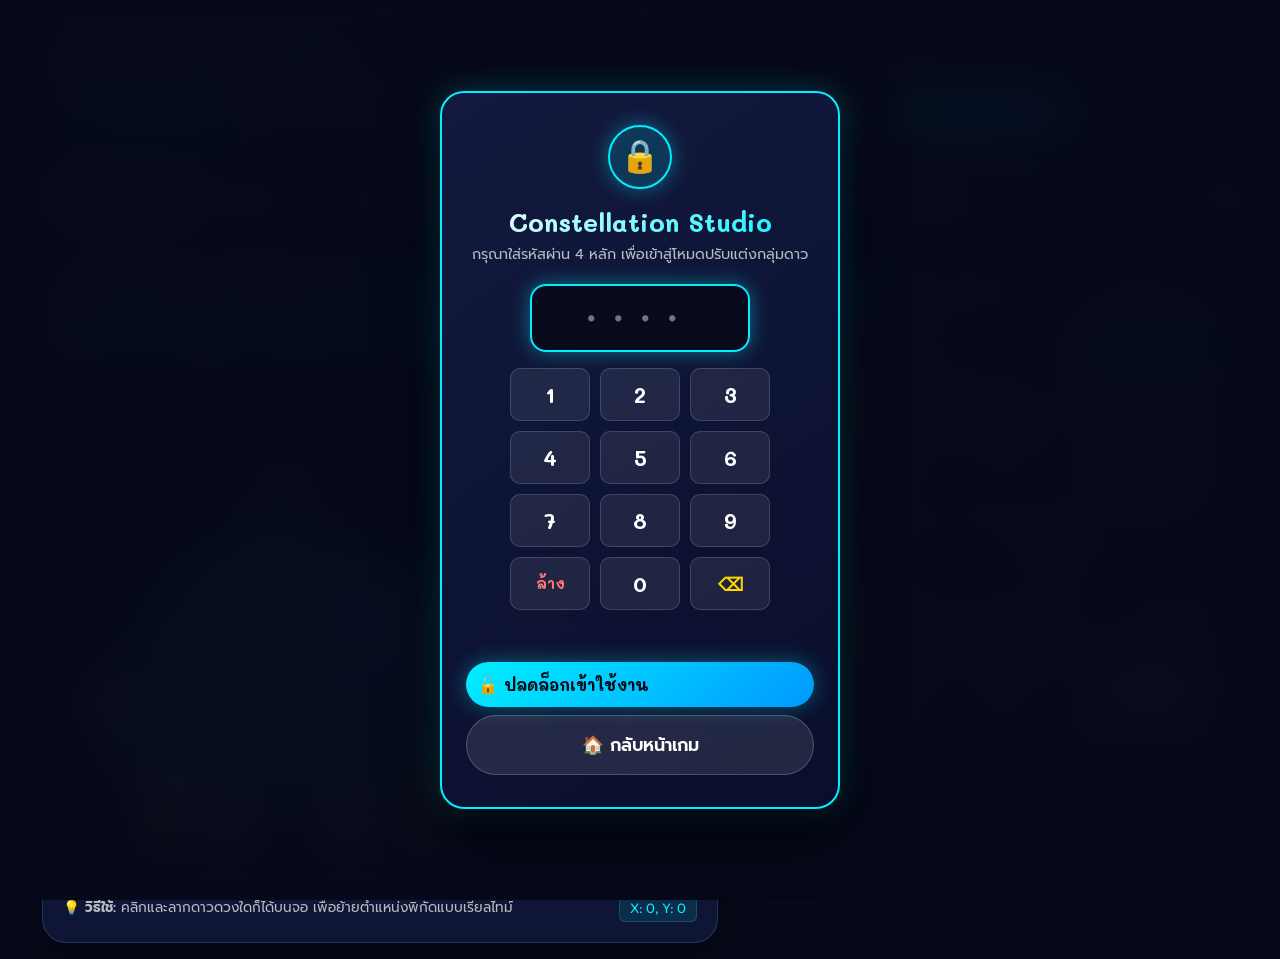
==== commit e3ac74a6: "edit mode" ====
--- a/studio.html
+++ b/studio.html
@@ -16,6 +16,47 @@
   <!-- Dynamic Starfield Background Canvas -->
   <canvas id="starfield-canvas"></canvas>
 
+  <!-- Passcode Lock Screen Overlay (PIN: 4011) -->
+  <div class="studio-lock-overlay" id="studio-lock-screen">
+    <div class="studio-lock-card">
+      <div class="lock-icon-badge">🔒</div>
+      <h2 class="lock-title">Constellation Studio</h2>
+      <p class="lock-subtitle">กรุณาใส่รหัสผ่าน 4 หลัก เพื่อเข้าสู่โหมดปรับแต่งกลุ่มดาว</p>
+
+      <form id="form-studio-passcode" onsubmit="return false;">
+        <div class="pin-display-row">
+          <input type="password" id="studio-passcode-input" class="studio-pin-input" maxlength="4" placeholder="••••" pattern="[0-9]*" inputmode="numeric" autocomplete="off" autofocus>
+        </div>
+
+        <div class="pin-keypad-grid">
+          <button type="button" class="pin-key-btn" data-key="1">1</button>
+          <button type="button" class="pin-key-btn" data-key="2">2</button>
+          <button type="button" class="pin-key-btn" data-key="3">3</button>
+          <button type="button" class="pin-key-btn" data-key="4">4</button>
+          <button type="button" class="pin-key-btn" data-key="5">5</button>
+          <button type="button" class="pin-key-btn" data-key="6">6</button>
+          <button type="button" class="pin-key-btn" data-key="7">7</button>
+          <button type="button" class="pin-key-btn" data-key="8">8</button>
+          <button type="button" class="pin-key-btn" data-key="9">9</button>
+          <button type="button" class="pin-key-btn btn-key-clear" id="btn-pin-clear">ล้าง</button>
+          <button type="button" class="pin-key-btn" data-key="0">0</button>
+          <button type="button" class="pin-key-btn btn-key-backspace" id="btn-pin-back">⌫</button>
+        </div>
+
+        <div class="lock-error-msg" id="lock-error-msg"></div>
+
+        <div class="lock-actions-row">
+          <button type="submit" class="btn-primary lock-submit-btn" id="btn-unlock-studio">
+            🔓 ปลดล็อกเข้าใช้งาน
+          </button>
+          <a href="index.html" class="btn-secondary" style="text-decoration: none; text-align: center; display: flex; align-items: center; justify-content: center;">
+            🏠 กลับหน้าเกม
+          </a>
+        </div>
+      </form>
+    </div>
+  </div>
+
   <div class="studio-wrapper">
 
     <!-- Top Global Header -->
@@ -47,6 +88,10 @@
 
         <button id="btn-download-js" class="header-btn" title="ดาวน์โหลด constellations.js ทันที">
           📥 <span>บันทึกไฟล์ JS</span>
+        </button>
+
+        <button id="btn-lock-studio" class="header-btn" title="ล็อกห้องปรับแต่ง" style="border-color: rgba(255, 118, 117, 0.4); color: #FF7675;">
+          🔒 <span>ล็อกสตูดิโอ</span>
         </button>
 
         <a href="index.html" class="btn-primary" style="padding: 8px 16px; font-size: 0.9rem; text-decoration: none;">
--- a/css/style.css
+++ b/css/style.css
@@ -396,6 +396,93 @@
   font-size: 0.85rem;
   font-weight: 700;
   animation: bounceMini 1s infinite alternate;
+}
+
+/* Game Timer Badge (Challenge Mode) */
+.game-timer-badge {
+  display: flex;
+  align-items: center;
+  gap: 10px;
+  background: rgba(20, 27, 65, 0.9);
+  border: 1.5px solid var(--accent-cyan);
+  padding: 4px 14px 4px 8px;
+  border-radius: 24px;
+  box-shadow: 0 0 15px rgba(0, 240, 255, 0.25);
+  transition: all 0.3s ease;
+}
+
+.game-timer-badge.low-time {
+  border-color: var(--accent-coral);
+  box-shadow: 0 0 20px rgba(255, 118, 117, 0.6);
+  animation: timerAlertPulse 0.6s infinite alternate;
+}
+
+.timer-circle-wrap {
+  position: relative;
+  width: 38px;
+  height: 38px;
+  display: flex;
+  align-items: center;
+  justify-content: center;
+}
+
+.timer-svg {
+  width: 100%;
+  height: 100%;
+  transform: rotate(-90deg);
+}
+
+.timer-bg-circle {
+  fill: none;
+  stroke: rgba(255, 255, 255, 0.12);
+  stroke-width: 3.5;
+}
+
+.timer-progress-circle {
+  fill: none;
+  stroke: var(--accent-cyan);
+  stroke-width: 3.5;
+  stroke-linecap: round;
+  transition: stroke-dashoffset 0.1s linear, stroke 0.3s ease;
+}
+
+.game-timer-badge.low-time .timer-progress-circle {
+  stroke: var(--accent-coral);
+}
+
+.timer-number {
+  position: absolute;
+  font-family: var(--font-code);
+  font-size: 0.95rem;
+  font-weight: 700;
+  color: #FFFFFF;
+}
+
+.timer-label-box {
+  display: flex;
+  flex-direction: column;
+}
+
+.timer-label-title {
+  font-size: 0.75rem;
+  font-weight: 600;
+  color: var(--text-muted);
+  line-height: 1.1;
+}
+
+.timer-mode-tag {
+  font-size: 0.8rem;
+  font-weight: 700;
+  color: var(--accent-cyan);
+}
+
+.game-timer-badge.low-time .timer-mode-tag {
+  color: var(--accent-coral);
+}
+
+@keyframes timerAlertPulse {
+  0% { transform: scale(1); filter: drop-shadow(0 0 6px #FF7675); }
+  100% { transform: scale(1.06); filter: drop-shadow(0 0 16px #FF7675); }
 }
 
 /* Constellation Interactive Canvas Area */
@@ -1172,3 +1259,160 @@
 ::-webkit-scrollbar-thumb:hover {
   background: var(--accent-cyan);
 }
+
+/* ==========================================================================
+   Challenge Timer Selection Modal
+   ========================================================================== */
+.timer-select-modal {
+  background: linear-gradient(145deg, rgba(20, 27, 65, 0.98), rgba(10, 15, 45, 0.98));
+  border: 2px solid var(--accent-cyan);
+  box-shadow: 0 20px 60px rgba(0, 0, 0, 0.8), 0 0 30px rgba(0, 240, 255, 0.25);
+}
+
+.timer-modal-body {
+  display: flex;
+  flex-direction: column;
+  gap: 18px;
+  padding: 8px 4px;
+}
+
+.timer-modal-hero {
+  text-align: center;
+}
+
+.timer-modal-icon {
+  font-size: 2.8rem;
+  margin-bottom: 6px;
+  filter: drop-shadow(0 0 12px var(--accent-cyan));
+  animation: bounceMini 1.2s infinite alternate;
+}
+
+.timer-modal-desc {
+  font-size: 0.95rem;
+  color: var(--text-muted);
+  line-height: 1.4;
+}
+
+.timer-options-grid {
+  display: grid;
+  grid-template-columns: repeat(auto-fit, minmax(130px, 1fr));
+  gap: 10px;
+}
+
+.timer-chip-btn {
+  display: flex;
+  flex-direction: column;
+  align-items: center;
+  gap: 4px;
+  background: rgba(255, 255, 255, 0.06);
+  border: 1.5px solid rgba(255, 255, 255, 0.15);
+  border-radius: var(--radius-md);
+  padding: 12px 8px;
+  cursor: pointer;
+  transition: all 0.2s cubic-bezier(0.34, 1.56, 0.64, 1);
+  color: #FFFFFF;
+}
+
+.timer-chip-btn .chip-icon {
+  font-size: 1.4rem;
+}
+
+.timer-chip-btn .chip-time {
+  font-family: var(--font-heading);
+  font-size: 1.05rem;
+  font-weight: 700;
+  color: #FFFFFF;
+}
+
+.timer-chip-btn .chip-desc {
+  font-size: 0.75rem;
+  color: var(--text-muted);
+}
+
+.timer-chip-btn:hover {
+  background: rgba(0, 240, 255, 0.15);
+  border-color: var(--accent-cyan);
+  transform: translateY(-3px);
+  box-shadow: 0 4px 15px rgba(0, 240, 255, 0.2);
+}
+
+.timer-chip-btn.active {
+  background: rgba(0, 240, 255, 0.25);
+  border-color: var(--accent-cyan);
+  box-shadow: 0 0 18px rgba(0, 240, 255, 0.4);
+  transform: scale(1.03);
+}
+
+.timer-chip-btn.active .chip-time {
+  color: var(--accent-cyan);
+}
+
+.custom-timer-slider-box {
+  background: rgba(0, 0, 0, 0.35);
+  border: 1px solid rgba(255, 255, 255, 0.1);
+  border-radius: var(--radius-md);
+  padding: 14px 18px;
+}
+
+.slider-header-row {
+  display: flex;
+  justify-content: space-between;
+  align-items: center;
+  font-size: 0.9rem;
+  margin-bottom: 10px;
+  color: var(--text-muted);
+}
+
+.slider-value-display {
+  font-family: var(--font-heading);
+  font-size: 1.15rem;
+  color: var(--accent-gold);
+}
+
+.timer-range-slider {
+  width: 100%;
+  height: 8px;
+  border-radius: 5px;
+  background: rgba(255, 255, 255, 0.15);
+  outline: none;
+  -webkit-appearance: none;
+  cursor: pointer;
+}
+
+.timer-range-slider::-webkit-slider-thumb {
+  -webkit-appearance: none;
+  appearance: none;
+  width: 22px;
+  height: 22px;
+  border-radius: 50%;
+  background: var(--accent-cyan);
+  cursor: pointer;
+  box-shadow: 0 0 12px var(--accent-cyan);
+  transition: transform 0.1s;
+}
+
+.timer-range-slider::-webkit-slider-thumb:hover {
+  transform: scale(1.2);
+}
+
+.slider-marks {
+  display: flex;
+  justify-content: space-between;
+  font-size: 0.75rem;
+  color: var(--text-muted);
+  margin-top: 6px;
+}
+
+.timer-modal-actions {
+  display: flex;
+  flex-direction: column;
+  gap: 8px;
+  margin-top: 6px;
+}
+
+.start-challenge-btn {
+  justify-content: center;
+  padding: 14px;
+  font-size: 1.05rem;
+}
+
--- a/css/studio.css
+++ b/css/studio.css
@@ -504,3 +504,166 @@
   font-size: 0.8rem;
   color: var(--text-muted);
 }
+
+/* ==========================================================================
+   Passcode Lock Screen (PIN: 4011)
+   ========================================================================== */
+.studio-lock-overlay {
+  position: fixed;
+  inset: 0;
+  background: rgba(6, 9, 25, 0.94);
+  backdrop-filter: blur(24px);
+  -webkit-backdrop-filter: blur(24px);
+  z-index: 99999;
+  display: flex;
+  align-items: center;
+  justify-content: center;
+  padding: 20px;
+  animation: fadeIn 0.3s ease-out;
+}
+
+.studio-lock-overlay.unlocked {
+  opacity: 0;
+  pointer-events: none;
+  transition: opacity 0.4s ease, transform 0.4s ease;
+  transform: scale(1.05);
+}
+
+.studio-lock-card {
+  width: 100%;
+  max-width: 400px;
+  background: linear-gradient(145deg, rgba(20, 27, 65, 0.95), rgba(10, 15, 45, 0.95));
+  border: 2px solid var(--accent-cyan);
+  border-radius: var(--radius-lg);
+  padding: 32px 24px;
+  text-align: center;
+  box-shadow: 0 20px 60px rgba(0, 0, 0, 0.8), 0 0 30px rgba(0, 240, 255, 0.25);
+  position: relative;
+}
+
+.lock-icon-badge {
+  width: 64px;
+  height: 64px;
+  margin: 0 auto 16px auto;
+  background: rgba(0, 240, 255, 0.15);
+  border: 2px solid var(--accent-cyan);
+  border-radius: 50%;
+  display: flex;
+  align-items: center;
+  justify-content: center;
+  font-size: 2rem;
+  box-shadow: 0 0 20px rgba(0, 240, 255, 0.4);
+  animation: pulseGlow 2s infinite alternate;
+}
+
+.lock-title {
+  font-family: var(--font-heading);
+  font-size: 1.6rem;
+  color: #FFFFFF;
+  margin-bottom: 6px;
+  background: linear-gradient(135deg, #FFFFFF, var(--accent-cyan));
+  -webkit-background-clip: text;
+  -webkit-text-fill-color: transparent;
+}
+
+.lock-subtitle {
+  font-size: 0.9rem;
+  color: var(--text-muted);
+  line-height: 1.4;
+  margin-bottom: 20px;
+}
+
+.pin-display-row {
+  margin-bottom: 16px;
+}
+
+.studio-pin-input {
+  width: 100%;
+  max-width: 220px;
+  background: rgba(0, 0, 0, 0.5);
+  border: 2px solid rgba(0, 240, 255, 0.4);
+  border-radius: var(--radius-md);
+  padding: 12px;
+  font-family: var(--font-code);
+  font-size: 2rem;
+  letter-spacing: 16px;
+  text-align: center;
+  color: var(--accent-cyan);
+  box-shadow: inset 0 2px 10px rgba(0, 0, 0, 0.5);
+  transition: all 0.25s ease;
+}
+
+.studio-pin-input:focus {
+  outline: none;
+  border-color: var(--accent-cyan);
+  box-shadow: 0 0 20px rgba(0, 240, 255, 0.4);
+}
+
+.pin-keypad-grid {
+  display: grid;
+  grid-template-columns: repeat(3, 1fr);
+  gap: 10px;
+  max-width: 260px;
+  margin: 0 auto 16px auto;
+}
+
+.pin-key-btn {
+  background: rgba(255, 255, 255, 0.08);
+  border: 1px solid rgba(255, 255, 255, 0.15);
+  border-radius: var(--radius-sm);
+  padding: 12px 0;
+  font-family: var(--font-heading);
+  font-size: 1.3rem;
+  font-weight: 700;
+  color: #FFFFFF;
+  cursor: pointer;
+  transition: all 0.15s ease;
+}
+
+.pin-key-btn:hover {
+  background: rgba(0, 240, 255, 0.25);
+  border-color: var(--accent-cyan);
+  transform: translateY(-2px);
+  box-shadow: 0 4px 12px rgba(0, 240, 255, 0.3);
+}
+
+.pin-key-btn:active {
+  transform: scale(0.95);
+}
+
+.btn-key-clear {
+  font-size: 0.9rem !important;
+  color: var(--accent-coral) !important;
+}
+
+.btn-key-backspace {
+  font-size: 1.1rem !important;
+  color: var(--accent-gold) !important;
+}
+
+.lock-error-msg {
+  min-height: 24px;
+  font-size: 0.88rem;
+  font-weight: 600;
+  color: var(--accent-coral);
+  margin-bottom: 12px;
+  transition: all 0.2s ease;
+}
+
+.lock-actions-row {
+  display: flex;
+  flex-direction: column;
+  gap: 8px;
+}
+
+.lock-submit-btn {
+  width: 100%;
+  padding: 12px;
+  font-size: 1rem;
+  font-weight: 700;
+}
+
+.shake-animation {
+  animation: shake 0.4s ease;
+}
+
